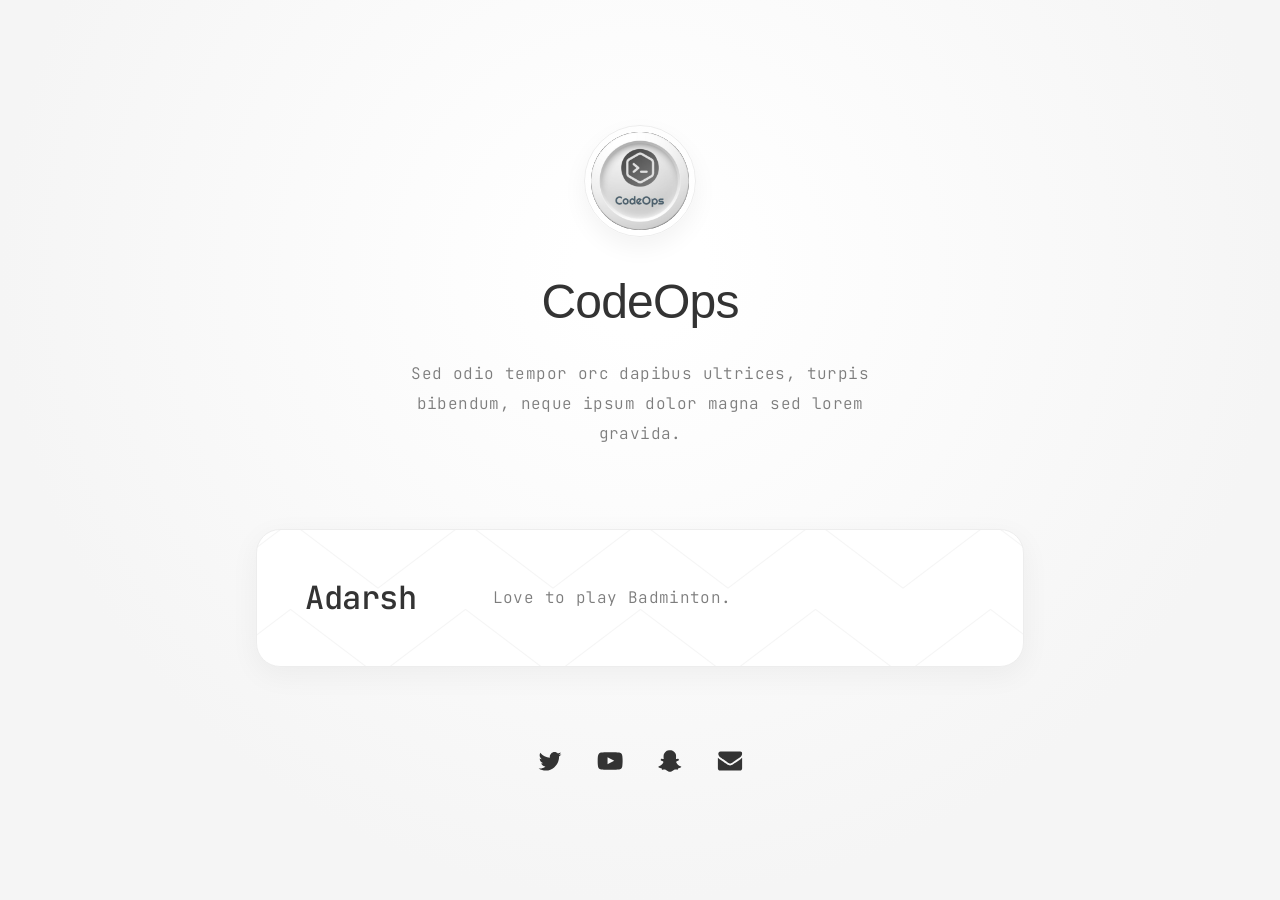
==== 01-ec2-instances/index.html @ 46abf91c "first commit" ====
<!DOCTYPE html>
<html lang="en">
  <head>
    <title>CodeOps</title>
    <link
      href="https://fonts.googleapis.com/css2?display=swap&amp;family=JetBrains+Mono:ital,wght@0,400;0,600;0,700;1,400;1,600;1,700&amp;family=Lato:ital,wght@0,400;1,400"
      rel="stylesheet"
      type="text/css"
    />
    <link rel="stylesheet" href="styles/style.css" />
    <noscript>
      <style>
        body {
          overflow: auto !important;
        }

        #main {
          opacity: 1 !important;
          transform: none !important;
          transition: none !important;
          filter: none !important;
        }
      </style>
    </noscript>
  </head>

  <body class="is-loading">
    <svg
      xmlns="http://www.w3.org/2000/svg"
      version="1.1"
      xmlns:xlink="http://www.w3.org/1999/xlink"
      viewbox="0 0 40 40"
      display="none"
      width="0"
      height="0"
    >
      <symbol id="icon-67ad41ecc66a1b1cd00d0d3b20c00017" viewbox="0 0 40 40">
        <path
          d="M34.1,19.9c0,0.3-0.1,0.3-0.1,0.4L21.3,33.1c-0.1,0.1-0.1,0.1-0.4,0.1c-0.3,0-0.3-0.1-0.4-0.1L19,31.6 c-0.1-0.1-0.1-0.1-0.1-0.4s0.1-0.3,0.1-0.4l9.2-9.2H5.8c-0.1,0-0.2,0-0.2,0c0,0,0,0,0,0c-0.1-0.1-0.1-0.2-0.1-0.4v-2.5 c0-0.2,0.1-0.4,0.1-0.5c0,0,0.1,0,0.2,0h22.4L19,9c-0.1-0.1-0.1-0.1-0.1-0.4c0-0.3,0.1-0.3,0.1-0.4l1.5-1.5c0.1-0.1,0.1-0.1,0.4-0.1 c0.3,0,0.3,0.1,0.4,0.1L34,19.5C34,19.6,34.1,19.6,34.1,19.9z"
        ></path>
      </symbol>
      <symbol id="icon-0c4db87eff374f0f1ef47f8f043f0132" viewbox="0 0 40 40">
        <path
          d="M36.3,10.2c-1,1.3-2.1,2.5-3.4,3.5c0,0.2,0,0.4,0,1c0,1.7-0.2,3.6-0.9,5.3c-0.6,1.7-1.2,3.5-2.4,5.1 c-1.1,1.5-2.3,3.1-3.7,4.3c-1.4,1.2-3.3,2.3-5.3,3c-2.1,0.8-4.2,1.2-6.6,1.2c-3.6,0-7-1-10.2-3c0.4,0,1.1,0.1,1.5,0.1 c3.1,0,5.9-1,8.2-2.9c-1.4,0-2.7-0.4-3.8-1.3c-1.2-1-1.9-2-2.2-3.3c0.4,0.1,1,0.1,1.2,0.1c0.6,0,1.2-0.1,1.7-0.2 c-1.4-0.3-2.7-1.1-3.7-2.3s-1.4-2.6-1.4-4.2v-0.1c1,0.6,2,0.9,3,0.9c-1-0.6-1.5-1.3-2.2-2.4c-0.6-1-0.9-2.1-0.9-3.3s0.3-2.3,1-3.4 c1.5,2.1,3.6,3.6,6,4.9s4.9,2,7.6,2.1c-0.1-0.6-0.1-1.1-0.1-1.4c0-1.8,0.8-3.5,2-4.7c1.2-1.2,2.9-2,4.7-2c2,0,3.6,0.8,4.8,2.1 c1.4-0.3,2.9-0.9,4.2-1.5c-0.4,1.5-1.4,2.7-2.9,3.6C33.8,11.2,35.1,10.9,36.3,10.2L36.3,10.2z"
        ></path>
      </symbol>
      <symbol id="icon-a63c85b2b6ee333b6d6753e57c8dfe0a" viewbox="0 0 40 40">
        <path
          d="M37.6,27.1c0,0-0.3,2.4-1.4,3.5c-1.4,1.4-2.9,1.4-3.6,1.5c-5,0.4-12.4,0.4-12.4,0.4s-9.2-0.1-12.1-0.4 c-0.8-0.1-2.6-0.1-3.9-1.5c-1.1-1.1-1.4-3.5-1.4-3.5s-0.4-2.9-0.4-5.7v-2.7c0-2.9,0.4-5.7,0.4-5.7s0.3-2.4,1.4-3.5 C5.5,8,7,8,7.7,7.9c5-0.4,12.4-0.4,12.4-0.4h0c0,0,7.5,0,12.4,0.4C33.3,8,34.8,8,36.2,9.4c1.1,1.1,1.4,3.5,1.4,3.5s0.4,2.9,0.4,5.7 v2.7C37.9,24.2,37.6,27.1,37.6,27.1z M16.5,14.6l0,9.9l9.6-5L16.5,14.6z"
        ></path>
      </symbol>
      <symbol id="icon-d40fbd5030b2b0ec997f460e41e87026" viewbox="0 0 40 40">
        <path
          d="M18.5,4.8c-2.3,0.3-4,1.2-5.4,2.6c-2,2.1-2.5,3.9-2.2,8.4c0.1,0.8,0.1,1.4,0,1.4c-0.1,0.1-1.1,0-1.7-0.2 c-0.6-0.2-0.7-0.2-1.2-0.1c-0.4,0.1-0.6,0.2-0.9,0.5c-0.3,0.3-0.4,0.4-0.4,0.7c0,0.8,0.6,1.3,2.3,1.9c1.7,0.6,1.9,1.1,1.2,2.4 c-0.5,1.1-1.1,1.8-1.9,2.7c-1.2,1.2-2.4,2-3.9,2.3c-0.8,0.2-1.1,0.5-1,0.9c0,0.2,0.1,0.4,0.2,0.5c0.4,0.5,1.7,1.1,3.3,1.4 C7.6,30.4,8,30.5,8,30.5c0,0.1,0.1,0.4,0.2,0.8c0.3,1.1,0.5,1.3,1.7,1.1c1.8-0.3,2.9-0.2,3.8,0.2c0.2,0.1,0.9,0.5,1.6,1 c2,1.4,2.8,1.7,4.6,1.7s2.5-0.3,4.6-1.7c0.6-0.4,1.3-0.9,1.6-1c0.7-0.3,1.7-0.4,2.8-0.3c1.9,0.2,2,0.2,2.2,0 c0.1-0.1,0.3-0.4,0.3-0.6c0.3-1.3,0.3-1.3,0.8-1.3c0.2,0,0.8-0.1,1.3-0.3c1.5-0.4,2.3-0.8,2.5-1.4c0.3-0.7,0-1-1.1-1.3 c-2.4-0.6-4.3-2.3-5.7-5c-0.7-1.3-0.4-1.8,1.2-2.4c1.7-0.6,2.3-1.1,2.3-1.9c0-0.7-0.9-1.3-1.7-1.3c-0.2,0-0.6,0.1-0.9,0.2 c-0.6,0.2-1.4,0.3-1.5,0.2c0,0,0-0.7,0-1.6c0.1-1.6,0.1-3.6-0.1-4.5c-0.4-2.3-2.4-4.7-4.8-5.7c-1.2-0.5-2.2-0.7-3.7-0.7 C19.4,4.8,18.7,4.8,18.5,4.8L18.5,4.8z"
        ></path>
      </symbol>
      <symbol id="icon-c3c8e1063e3b7f84f6b54712741de139" viewbox="0 0 40 40">
        <path
          d="M37.3,15.3v15.3c0,0.8-0.3,1.6-0.9,2.2c-0.6,0.6-1.4,0.9-2.2,0.9H5.8c-0.8,0-1.6-0.3-2.2-0.9s-0.9-1.4-0.9-2.2V15.3 c0.5,0.6,1.2,1.1,2,1.7c4.7,3.1,7.9,5.4,9.6,6.7c0.7,0.5,1.4,0.9,1.8,1.2c0.4,0.3,1,0.6,1.9,0.9c0.7,0.3,1.5,0.5,2.1,0.5l0,0 c0.6,0,1.4-0.2,2.1-0.5c0.7-0.3,1.4-0.6,1.9-0.9c0.4-0.3,1-0.7,1.8-1.2c2.2-1.6,5.4-3.8,9.6-6.7C36.1,16.5,36.7,15.9,37.3,15.3 L37.3,15.3z M37.3,9.6c0,1-0.3,2-0.9,2.9c-0.6,0.9-1.5,1.8-2.4,2.4c-4.9,3.3-7.9,5.4-9,6.2c-0.1,0.1-0.4,0.3-0.8,0.6 c-0.4,0.3-0.7,0.5-1,0.7c-0.3,0.2-0.6,0.4-1,0.6c-0.4,0.2-0.7,0.4-1.1,0.5c-0.4,0.1-0.6,0.2-0.9,0.2l0,0c-0.3,0-0.6-0.1-0.9-0.2 c-0.3-0.1-0.7-0.3-1.1-0.5c-0.4-0.2-0.7-0.4-1-0.6c-0.3-0.2-0.6-0.4-1-0.7c-0.4-0.3-0.7-0.5-0.8-0.6c-1.1-0.8-2.8-2-5.1-3.5 c-2.3-1.6-3.3-2.4-3.7-2.7c-0.8-0.5-1.6-1.2-2.3-2.2s-1-1.9-1-2.6c0-1,0.3-1.9,0.8-2.5c0.5-0.6,1.2-1,2.3-1h28.4 c0.8,0,1.6,0.3,2.2,0.9C37.1,8.1,37.3,8.8,37.3,9.6L37.3,9.6z"
        ></path>
      </symbol>
    </svg>
    <div id="wrapper">
      <div id="main">
        <div class="inner">
          <div id="container06" class="style2 container default">
            <div class="wrapper">
              <div class="inner">
                <div id="image12" class="style1 image">
                  <span class="frame"
                    ><img src="images/codeops.jpg" alt=""
                  /></span>
                </div>
                <h1 id="text02" class="style5">CodeOps</h1>
                <p id="text09" class="style1">
                  Sed odio tempor orc dapibus ultrices, turpis bibendum, neque
                  ipsum dolor magna sed lorem gravida.
                </p>
              </div>
            </div>
          </div>

          <div id="container04" class="style1 container columns">
            <div class="wrapper">
              <div class="inner" data-onvisible-trigger="1">
                <div>
                  <h2 id="text17" class="style4">Adarsh</h2>
                </div>
                <div>
                  <p id="text18" class="style1">Love to play Badminton.</p>
                </div>
              </div>
            </div>
          </div>

          <!-- TODO: Add your name with funfact -->

          <ul id="icons02" class="style2 icons">
            <li>
              <a class="n01" href="https://domain.ext/path" aria-label="Twitter"
                ><svg>
                  <use
                    xlink:href="#icon-0c4db87eff374f0f1ef47f8f043f0132"
                  ></use></svg
                ><span class="label">Twitter</span></a
              >
            </li>
            <li>
              <a
                class="n02"
                href="https://www.youtube.com/@code-ops"
                aria-label="YouTube"
                ><svg>
                  <use
                    xlink:href="#icon-a63c85b2b6ee333b6d6753e57c8dfe0a"
                  ></use></svg
                ><span class="label">YouTube</span></a
              >
            </li>
            <li>
              <a
                class="n03"
                href="https://domain.ext/path"
                aria-label="Instagram"
                ><svg>
                  <use
                    xlink:href="#icon-d40fbd5030b2b0ec997f460e41e87026"
                  ></use></svg
                ><span class="label">Snapchat</span></a
              >
            </li>
            <li>
              <a
                class="n04"
                href="mailto:codeopsindia@gmail.com"
                aria-label="Email"
                ><svg>
                  <use
                    xlink:href="#icon-c3c8e1063e3b7f84f6b54712741de139"
                  ></use></svg
                ><span class="label">Email</span></a
              >
            </li>
          </ul>
        </div>
      </div>
    </div>
    <script src="js/javascript.js"></script>
  </body>
</html>
---- 01-ec2-instances/styles/style.css ----
html,
body,
div,
span,
applet,
object,
iframe,
h1,
h2,
h3,
h4,
h5,
h6,
p,
blockquote,
pre,
a,
abbr,
acronym,
address,
big,
cite,
code,
del,
dfn,
em,
img,
ins,
kbd,
q,
s,
samp,
small,
strike,
strong,
sub,
sup,
tt,
var,
b,
u,
i,
center,
dl,
dt,
dd,
ol,
ul,
li,
fieldset,
form,
label,
legend,
table,
caption,
tbody,
tfoot,
thead,
tr,
th,
td,
article,
aside,
canvas,
details,
embed,
figure,
figcaption,
footer,
header,
hgroup,
menu,
nav,
output,
ruby,
section,
summary,
time,
mark,
audio,
video {
  margin: 0;
  padding: 0;
  border: 0;
  font-size: 100%;
  font: inherit;
  vertical-align: baseline;
}

article,
aside,
details,
figcaption,
figure,
footer,
header,
hgroup,
menu,
nav,
section {
  display: block;
}

body {
  line-height: 1;
}

ol,
ul {
  list-style: none;
}

blockquote,
q {
  quotes: none;
}

blockquote:before,
blockquote:after,
q:before,
q:after {
  content: "";
  content: none;
}

table {
  border-collapse: collapse;
  border-spacing: 0;
}

body {
  -webkit-text-size-adjust: none;
}

mark {
  background-color: transparent;
  color: inherit;
}

input::-moz-focus-inner {
  border: 0;
  padding: 0;
}

input[type="text"],
input[type="email"],
select,
textarea {
  -moz-appearance: none;
  -webkit-appearance: none;
  -ms-appearance: none;
  appearance: none;
}

*,
*:before,
*:after {
  box-sizing: border-box;
}

body {
  line-height: 1;
  min-height: var(--viewport-height);
  min-width: 320px;
  overflow-x: hidden;
  word-wrap: break-word;
}

body:before {
  background-attachment: scroll;
  content: "";
  display: block;
  height: var(--background-height);
  left: 0;
  pointer-events: none;
  position: fixed;
  top: 0;
  transform: scale(1);
  width: 100vw;
  z-index: 0;
  background-image: radial-gradient(
    50% 70% at 50% 30%,
    #ffffff 10%,
    #f5f5f5 100%
  );
  background-position: 0% 0%;
  background-repeat: repeat;
  background-size: auto;
}

:root {
  --background-height: 100vh;
  --site-language-alignment: left;
  --site-language-direction: ltr;
  --site-language-flex-alignment: flex-start;
  --site-language-indent-left: 1;
  --site-language-indent-right: 0;
  --viewport-height: 100vh;
}

html {
  font-size: 16pt;
}

u {
  text-decoration: underline;
}

strong {
  color: inherit;
  font-weight: bolder;
}

em {
  font-style: italic;
}

code {
  background-color: rgba(144, 144, 144, 0.25);
  border-radius: 0.25em;
  font-family: "JetBrains Mono", monospace;
  font-size: 0.9em;
  font-weight: normal;
  letter-spacing: 0;
  margin: 0 0.25em;
  padding: 0.25em 0.5em;
  text-indent: 0;
}

mark {
  background-color: rgba(144, 144, 144, 0.25);
}

s {
  text-decoration: line-through;
}

sub {
  font-size: smaller;
  vertical-align: sub;
}

sup {
  font-size: smaller;
  vertical-align: super;
}

a {
  color: inherit;
  text-decoration: underline;
  transition: color 0.25s ease;
}

#wrapper {
  -webkit-overflow-scrolling: touch;
  align-items: center;
  display: flex;
  flex-direction: column;
  justify-content: center;
  min-height: var(--viewport-height);
  overflow: hidden;
  position: relative;
  z-index: 2;
}

#main {
  --alignment: center;
  --flex-alignment: center;
  --indent-left: 1;
  --indent-right: 1;
  --border-radius-tl: 0;
  --border-radius-tr: 0;
  --border-radius-br: 0;
  --border-radius-bl: 0;
  align-items: center;
  display: flex;
  flex-grow: 0;
  flex-shrink: 0;
  justify-content: center;
  max-width: 100%;
  position: relative;
  text-align: var(--alignment);
  z-index: 1;
  transition: opacity 0.75s ease-in-out 0s;
}

#main > .inner {
  --padding-horizontal: 6rem;
  --padding-vertical: 6rem;
  --spacing: 1.5rem;
  --width: 60rem;
  border-radius: var(--border-radius-tl) var(--border-radius-tr)
    var(--border-radius-br) var(--border-radius-bl);
  max-width: 100%;
  position: relative;
  width: var(--width);
  z-index: 1;
  padding: var(--padding-vertical) var(--padding-horizontal);
}

#main > .inner > * {
  margin-top: var(--spacing);
  margin-bottom: var(--spacing);
}

#main > .inner > :first-child {
  margin-top: 0 !important;
}

#main > .inner > :last-child {
  margin-bottom: 0 !important;
}

#main > .inner > .full {
  margin-left: calc(var(--padding-horizontal) * -1);
  max-width: calc(100% + calc(var(--padding-horizontal) * 2) + 0.4725px);
  width: calc(100% + calc(var(--padding-horizontal) * 2) + 0.4725px);
}

#main > .inner > .full:first-child {
  border-top-left-radius: inherit;
  border-top-right-radius: inherit;
  margin-top: calc(var(--padding-vertical) * -1) !important;
}

#main > .inner > .full:last-child {
  border-bottom-left-radius: inherit;
  border-bottom-right-radius: inherit;
  margin-bottom: calc(var(--padding-vertical) * -1) !important;
}

#main > .inner > .full.screen {
  border-radius: 0 !important;
  max-width: 100vw;
  position: relative;
  width: 100vw;
  left: 50%;
  margin-left: -50vw;
  right: auto;
}

body.is-loading #main {
  opacity: 0;
}

body #wrapper:after {
  background-position: center;
  background-repeat: no-repeat;
  background-size: contain;
  content: "";
  display: block;
  height: 4.5rem;
  left: calc(50% - 2.25rem);
  opacity: 0;
  pointer-events: none;
  position: fixed;
  top: calc(50% - 2.25rem);
  transition: opacity 1s ease, visibility 1s;
  visibility: hidden;
  width: 4.5rem;
  z-index: 100000;
}

body.is-loading {
  pointer-events: none;
}

body.is-loading.with-loader #wrapper:after {
  background-image: url("[data-uri]");
  opacity: 1;
  transform: scale(1);
  visibility: visible;
}

body.is-playing.with-loader #wrapper:after {
  opacity: 0;
  transform: scale(0.5);
  transition: opacity 0.25s ease, transform 0.75s ease, visibility 0.25s;
  visibility: hidden;
}

body.is-instant #main,
body.is-instant #main > .inner > *,
body.is-instant #main > .inner > section > * {
  transition: none !important;
}

body.is-instant:after {
  display: none !important;
  transition: none !important;
}

.icons {
  display: flex;
  flex-wrap: wrap;
  justify-content: var(--flex-alignment);
  letter-spacing: 0;
  padding: 0;
}

.icons li {
  position: relative;
  z-index: 1;
}

.icons li a {
  align-items: center;
  display: flex;
  justify-content: center;
}

.icons li a svg {
  display: block;
  position: relative;
}

.icons li a + svg {
  display: block;
  height: 100%;
  left: 0;
  pointer-events: none;
  position: absolute;
  top: 0;
  width: 100%;
  z-index: -1;
}

.icons li a .label {
  display: none;
}

.icons.style1 {
  font-size: 1.75em;
  gap: 1.5rem;
}

.icons.style1:not(:first-child) {
  margin-top: 2.25rem !important;
}

.icons.style1:not(:last-child) {
  margin-bottom: 2.25rem !important;
}

.icons.style1 li a {
  border-radius: 100%;
  height: 2em;
  width: 2em;
  transition: transform 0.25s ease, color 0.25s ease,
    background-color 0.25s ease, border-color 0.25s ease;
}

.icons.style1 li a svg {
  height: 60%;
  width: 60%;
  transition: fill 0.25s ease;
}

.icons.style1 a {
  background-color: #333333;
}

.icons.style1 a svg {
  fill: #ffffff;
}

.icons.style1 li a + svg {
  transition: transform 0.25s ease, fill 0.25s ease, stroke 0.25s ease;
}

.icons.style1 li a:hover {
  transform: scale(1.06);
}

.icons.style1 li a:hover + svg {
  transform: scale(1.06);
}

.icons.style2 {
  font-size: 1.75em;
  gap: 2rem;
}

.icons.style2:not(:first-child) {
  margin-top: 5rem !important;
}

.icons.style2:not(:last-child) {
  margin-bottom: 5rem !important;
}

.icons.style2 li a {
  border-radius: 100%;
  height: 1em;
  width: 1em;
  transition: transform 0.25s ease, color 0.25s ease,
    background-color 0.25s ease, border-color 0.25s ease;
}

.icons.style2 li a svg {
  height: 100%;
  width: 100%;
  transition: fill 0.25s ease;
}

.icons.style2 a svg {
  fill: #333333;
}

.icons.style2 li a + svg {
  transition: transform 0.25s ease, fill 0.25s ease, stroke 0.25s ease;
}

.icons.style2 li a:hover {
  transform: scale(1.2);
}

.icons.style2 li a:hover + svg {
  transform: scale(1.2);
}

h1,
h2,
h3,
p {
  direction: var(--site-language-direction);
  position: relative;
}

h1 span.p,
h2 span.p,
h3 span.p,
p span.p {
  display: block;
  position: relative;
}

h1 span[style],
h2 span[style],
h3 span[style],
p span[style],
h1 strong,
h2 strong,
h3 strong,
p strong,
h1 a,
h2 a,
h3 a,
p a,
h1 code,
h2 code,
h3 code,
p code,
h1 mark,
h2 mark,
h3 mark,
p mark {
  -webkit-text-fill-color: currentcolor;
}

h1.style4,
h2.style4,
h3.style4,
p.style4 {
  color: #333333;
  font-family: "JetBrains Mono", monospace;
  letter-spacing: -0.025rem;
  width: 100%;
  font-size: 2em;
  line-height: 1.25;
  font-weight: 500;
}

h1.style4 mark,
h2.style4 mark,
h3.style4 mark,
p.style4 mark {
  color: #637185;
  background-color: transparent;
}

h1.style4 a,
h2.style4 a,
h3.style4 a,
p.style4 a {
  text-decoration: none;
}

h1.style4 a:hover,
h2.style4 a:hover,
h3.style4 a:hover,
p.style4 a:hover {
  text-decoration: underline;
}

h1.style4 span.p:nth-child(n + 2),
h2.style4 span.p:nth-child(n + 2),
h3.style4 span.p:nth-child(n + 2),
p.style4 span.p:nth-child(n + 2) {
  margin-top: 1rem;
}

h1.style1,
h2.style1,
h3.style1,
p.style1 {
  color: #7d7d7d;
  font-family: "JetBrains Mono", monospace;
  letter-spacing: 0.025rem;
  width: calc(100% + 0.025rem);
  font-size: 1em;
  line-height: 1.875;
  font-weight: 300;
}

h1.style1 mark,
h2.style1 mark,
h3.style1 mark,
p.style1 mark {
  color: #ffffff;
  background-color: transparent;
}

h1.style1 a,
h2.style1 a,
h3.style1 a,
p.style1 a {
  color: #8195de;
  text-decoration: underline;
}

h1.style1 a:hover,
h2.style1 a:hover,
h3.style1 a:hover,
p.style1 a:hover {
  text-decoration: none;
}

h1.style1 span.p:nth-child(n + 2),
h2.style1 span.p:nth-child(n + 2),
h3.style1 span.p:nth-child(n + 2),
p.style1 span.p:nth-child(n + 2) {
  margin-top: 1rem;
}

h1.style5,
h2.style5,
h3.style5,
p.style5 {
  color: #333333;
  font-family: "Montserrat", sans-serif;
  letter-spacing: -0.05rem;
  width: 100%;
  font-size: 3em;
  line-height: 1.375;
  font-weight: 500;
}

h1.style5 mark,
h2.style5 mark,
h3.style5 mark,
p.style5 mark {
  color: #637185;
  background-color: transparent;
}

h1.style5 a,
h2.style5 a,
h3.style5 a,
p.style5 a {
  text-decoration: none;
}

h1.style5 a:hover,
h2.style5 a:hover,
h3.style5 a:hover,
p.style5 a:hover {
  text-decoration: underline;
}

h1.style5 span.p:nth-child(n + 2),
h2.style5 span.p:nth-child(n + 2),
h3.style5 span.p:nth-child(n + 2),
p.style5 span.p:nth-child(n + 2) {
  margin-top: 1rem;
}

.image {
  display: block;
  line-height: 0;
  max-width: 100%;
  position: relative;
}

.image .frame {
  -webkit-backface-visibility: hidden;
  -webkit-transform: translate3d(0, 0, 0);
  display: inline-block;
  max-width: 100%;
  overflow: hidden;
  vertical-align: top;
  width: 100%;
}

.image .frame img {
  border-radius: 0 !important;
  max-width: 100%;
  vertical-align: top;
  width: inherit;
}

.image.full .frame {
  display: block;
}

.image.full:first-child .frame {
  border-top-left-radius: inherit;
  border-top-right-radius: inherit;
}

.image.full:last-child .frame {
  border-bottom-left-radius: inherit;
  border-bottom-right-radius: inherit;
}

.image.style3 .frame {
  width: 100vw;
  border-radius: 100%;
  border-color: #ededed;
  border-style: solid;
  border-width: 1px;
  box-shadow: 0rem 0.625rem 1.5rem 0rem rgba(0, 0, 0, 0.051);
  transition: none;
}

.image.style3 img {
  border-radius: inherit !important;
  padding: 0.375rem;
}

.image.style3 .frame img {
  transition: none;
}

.image.style1:not(:first-child) {
  margin-top: 2rem !important;
}

.image.style1:not(:last-child) {
  margin-bottom: 2rem !important;
}

.image.style1 .frame {
  width: 7rem;
  border-radius: 100%;
  border-color: #ededed;
  border-style: solid;
  border-width: 1px;
  box-shadow: 0rem 0.625rem 1.5rem 0rem rgba(0, 0, 0, 0.051);
  transition: none;
}

.image.style1 img {
  border-radius: inherit !important;
  padding: 0.375rem;
}

.image.style1 .frame img {
  transition: none;
}

.container {
  position: relative;
}

.container > .wrapper {
  vertical-align: top;
  position: relative;
  max-width: 100%;
  border-radius: inherit;
}

.container > .wrapper > .inner {
  vertical-align: top;
  position: relative;
  max-width: 100%;
  border-radius: inherit;
  text-align: var(--alignment);
}

#main .container.full:first-child > .wrapper {
  border-top-left-radius: inherit;
  border-top-right-radius: inherit;
}

#main .container.full:last-child > .wrapper {
  border-bottom-left-radius: inherit;
  border-bottom-right-radius: inherit;
}

#main .container.full:first-child > .wrapper > .inner {
  border-top-left-radius: inherit;
  border-top-right-radius: inherit;
}

#main .container.full:last-child > .wrapper > .inner {
  border-bottom-left-radius: inherit;
  border-bottom-right-radius: inherit;
}

.container.style2:not(:first-child) {
  margin-top: 5rem !important;
}

.container.style2:not(:last-child) {
  margin-bottom: 5rem !important;
}

.container.style2 > .wrapper {
  display: inline-block;
  width: 30rem;
  background-color: transparent;
}

.container.style2 > .wrapper > .inner {
  --gutters: 2.5rem;
  --padding-horizontal: 0rem;
  --padding-vertical: 0rem;
  padding: var(--padding-vertical) var(--padding-horizontal);
}

.container.style2.default > .wrapper > .inner > * {
  margin-bottom: var(--spacing);
  margin-top: var(--spacing);
}

.container.style2.default > .wrapper > .inner > *:first-child {
  margin-top: 0 !important;
}

.container.style2.default > .wrapper > .inner > *:last-child {
  margin-bottom: 0 !important;
}

.container.style2.columns > .wrapper > .inner {
  flex-wrap: wrap;
  display: flex;
  align-items: center;
}

.container.style2.columns > .wrapper > .inner > * {
  flex-grow: 0;
  flex-shrink: 0;
  max-width: 100%;
  text-align: var(--alignment);
  padding: 0 0 0 var(--gutters);
}

.container.style2.columns > .wrapper > .inner > * > * {
  margin-bottom: var(--spacing);
  margin-top: var(--spacing);
}

.container.style2.columns > .wrapper > .inner > * > *:first-child {
  margin-top: 0 !important;
}

.container.style2.columns > .wrapper > .inner > * > *:last-child {
  margin-bottom: 0 !important;
}

.container.style2.columns > .wrapper > .inner > *:first-child {
  margin-left: calc(var(--gutters) * -1);
}

.container.style2.default > .wrapper > .inner > .full {
  margin-left: calc(var(--padding-horizontal) * -1);
  max-width: none !important;
  width: calc(100% + (var(--padding-horizontal) * 2) + 0.4725px);
}

.container.style2.default > .wrapper > .inner > .full:first-child {
  margin-top: calc(var(--padding-vertical) * -1) !important;
  border-top-left-radius: inherit;
  border-top-right-radius: inherit;
}

.container.style2.default > .wrapper > .inner > .full:last-child {
  margin-bottom: calc(var(--padding-vertical) * -1) !important;
  border-bottom-left-radius: inherit;
  border-bottom-right-radius: inherit;
}

.container.style2.columns > .wrapper > .inner > div > .full {
  margin-left: calc(var(--gutters) * -0.5);
  max-width: none !important;
  width: calc(100% + var(--gutters) + 0.4725px);
}

.container.style2.columns > .wrapper > .inner > div:first-child > .full {
  margin-left: calc(var(--padding-horizontal) * -1);
  width: calc(
    100% + var(--padding-horizontal) + calc(var(--gutters) * 0.5) + 0.4725px
  );
}

.container.style2.columns > .wrapper > .inner > div:last-child > .full {
  width: calc(
    100% + var(--padding-horizontal) + calc(var(--gutters) * 0.5) + 0.4725px
  );
}

.container.style2.columns > .wrapper > .inner > div > .full:first-child {
  margin-top: calc(var(--padding-vertical) * -1) !important;
}

.container.style2.columns > .wrapper > .inner > div > .full:last-child {
  margin-bottom: calc(var(--padding-vertical) * -1) !important;
}

.container.style2.columns > .wrapper > .inner > .full {
  align-self: stretch;
}

.container.style2.columns > .wrapper > .inner > .full:first-child {
  border-bottom-left-radius: inherit;
  border-top-left-radius: inherit;
}

.container.style2.columns > .wrapper > .inner > .full:last-child {
  border-bottom-right-radius: inherit;
  border-top-right-radius: inherit;
}

.container.style2.columns
  > .wrapper
  > .inner
  > .full
  > .full:first-child:last-child {
  border-radius: inherit;
  height: calc(100% + (var(--padding-vertical) * 2));
}

.container.style2.columns
  > .wrapper
  > .inner
  > .full
  > .full:first-child:last-child
  > * {
  border-radius: inherit;
  height: 100%;
  position: absolute;
  width: 100%;
}

.container.style1 {
  --alignment: left;
  --flex-alignment: flex-start;
  --indent-left: 1;
  --indent-right: 0;
  display: flex;
  width: 100%;
  align-items: center;
  justify-content: center;
  background-color: #ffffff;
  background-image: url("data:image/svg+xml;charset=utf8,%3Csvg%20xmlns%3D%22http%3A%2F%2Fwww.w3.org%2F2000%2Fsvg%22%20viewBox%3D%220%200%20512%20512%22%20width%3D%22512%22%20height%3D%22512%22%20preserveAspectRatio%3D%22none%22%3E%20%3Cstyle%3E%20path%20%7B%20fill%3A%20none%3B%20stroke-linecap%3A%20round%3B%20stroke-width%3A%201.01px%3B%20stroke%3A%20rgba(0,0,0,0.039)%3B%20vector-effect%3A%20non-scaling-stroke%3B%20%7D%20%3C%2Fstyle%3E%20%3Cpath%20d%3D%22M-8%2C232L256%2C32%20M520%2C232L256%2C32%22%20%2F%3E%20%3Cpath%20d%3D%22M-8%2C488l264-200%20M520%2C488L256%2C288%22%20%2F%3E%3C%2Fsvg%3E");
  background-size: 175px;
  background-position: center;
  background-repeat: repeat;
  border-color: #ededed;
  border-style: solid;
  border-width: 1px;
  box-shadow: 0rem 0.5rem 1.75rem 0.125rem rgba(0, 0, 0, 0.043);
  border-radius: 1.5rem;
}

.container.style1:not(:first-child) {
  margin-top: 1.5rem !important;
}

.container.style1:not(:last-child) {
  margin-bottom: 1.5rem !important;
}

.container.style1 > .wrapper > .inner {
  --gutters: 2.5rem;
  --padding-horizontal: 3rem;
  --padding-vertical: 3rem;
  --spacing: 1rem;
  padding: var(--padding-vertical) var(--padding-horizontal);
  border-radius: calc(1.5rem - 1px);
}

.container.style1 > .wrapper {
  max-width: var(--width);
  width: 100%;
}

.container.style1.default > .wrapper > .inner > * {
  margin-bottom: var(--spacing);
  margin-top: var(--spacing);
}

.container.style1.default > .wrapper > .inner > *:first-child {
  margin-top: 0 !important;
}

.container.style1.default > .wrapper > .inner > *:last-child {
  margin-bottom: 0 !important;
}

.container.style1.columns > .wrapper > .inner {
  flex-wrap: wrap;
  display: flex;
  align-items: center;
}

.container.style1.columns > .wrapper > .inner > * {
  flex-grow: 0;
  flex-shrink: 0;
  max-width: 100%;
  text-align: var(--alignment);
  padding: 0 0 0 var(--gutters);
}

.container.style1.columns > .wrapper > .inner > * > * {
  margin-bottom: var(--spacing);
  margin-top: var(--spacing);
}

.container.style1.columns > .wrapper > .inner > * > *:first-child {
  margin-top: 0 !important;
}

.container.style1.columns > .wrapper > .inner > * > *:last-child {
  margin-bottom: 0 !important;
}

.container.style1.columns > .wrapper > .inner > *:first-child {
  margin-left: calc(var(--gutters) * -1);
}

.container.style1.default > .wrapper > .inner > .full {
  margin-left: calc(var(--padding-horizontal) * -1);
  max-width: none !important;
  width: calc(100% + (var(--padding-horizontal) * 2) + 0.4725px);
}

.container.style1.default > .wrapper > .inner > .full:first-child {
  margin-top: calc(var(--padding-vertical) * -1) !important;
  border-top-left-radius: inherit;
  border-top-right-radius: inherit;
}

.container.style1.default > .wrapper > .inner > .full:last-child {
  margin-bottom: calc(var(--padding-vertical) * -1) !important;
  border-bottom-left-radius: inherit;
  border-bottom-right-radius: inherit;
}

.container.style1.columns > .wrapper > .inner > div > .full {
  margin-left: calc(var(--gutters) * -0.5);
  max-width: none !important;
  width: calc(100% + var(--gutters) + 0.4725px);
}

.container.style1.columns > .wrapper > .inner > div:first-child > .full {
  margin-left: calc(var(--padding-horizontal) * -1);
  width: calc(
    100% + var(--padding-horizontal) + calc(var(--gutters) * 0.5) + 0.4725px
  );
}

.container.style1.columns > .wrapper > .inner > div:last-child > .full {
  width: calc(
    100% + var(--padding-horizontal) + calc(var(--gutters) * 0.5) + 0.4725px
  );
}

.container.style1.columns > .wrapper > .inner > div > .full:first-child {
  margin-top: calc(var(--padding-vertical) * -1) !important;
}

.container.style1.columns > .wrapper > .inner > div > .full:last-child {
  margin-bottom: calc(var(--padding-vertical) * -1) !important;
}

.container.style1.columns > .wrapper > .inner > .full {
  align-self: stretch;
}

.container.style1.columns > .wrapper > .inner > .full:first-child {
  border-bottom-left-radius: inherit;
  border-top-left-radius: inherit;
}

.container.style1.columns > .wrapper > .inner > .full:last-child {
  border-bottom-right-radius: inherit;
  border-top-right-radius: inherit;
}

.container.style1.columns
  > .wrapper
  > .inner
  > .full
  > .full:first-child:last-child {
  border-radius: inherit;
  height: calc(100% + (var(--padding-vertical) * 2));
}

.container.style1.columns
  > .wrapper
  > .inner
  > .full
  > .full:first-child:last-child
  > * {
  border-radius: inherit;
  height: 100%;
  position: absolute;
  width: 100%;
}

#container04 > .wrapper > .inner > :nth-child(1) {
  width: calc(25% + (var(--gutters) / 2));
}

#container04 > .wrapper > .inner > :nth-child(2) {
  width: calc(54% + (var(--gutters) / 2));
}

#container04 > .wrapper > .inner > :nth-child(3) {
  width: calc(21% + (var(--gutters) / 2));
  --alignment: right;
  --flex-alignment: flex-end;
  --indent-left: 0;
  --indent-right: 1;
}

@media (max-width: 1920px) {
}

@media (max-width: 1680px) {
  html {
    font-size: 12pt;
  }
}

@media (max-width: 1280px) {
  html {
    font-size: 12pt;
  }
}

@media (max-width: 1024px) {
}

@media (max-width: 980px) {
  html {
    font-size: 10pt;
  }
}

@media (max-width: 736px) {
  html {
    font-size: 12pt;
  }

  #main > .inner {
    --padding-horizontal: 1.5rem;
    --padding-vertical: 3rem;
    --spacing: 1.5rem;
  }

  .icons.style1 {
    font-size: 1.75em;
    gap: 1.5rem;
  }

  .icons.style1:not(:first-child) {
    margin-top: 1.6875rem !important;
  }

  .icons.style1:not(:last-child) {
    margin-bottom: 1.6875rem !important;
  }

  .icons.style2 {
    font-size: 2.25em;
    gap: 1.5rem;
  }

  .icons.style2:not(:first-child) {
    margin-top: 2.625rem !important;
  }

  .icons.style2:not(:last-child) {
    margin-bottom: 2.625rem !important;
  }

  h1.style4,
  h2.style4,
  h3.style4,
  p.style4 {
    letter-spacing: -0.021875rem;
    width: 100%;
    font-size: 1.75em;
    line-height: 1.25;
  }

  h1.style1,
  h2.style1,
  h3.style1,
  p.style1 {
    letter-spacing: 0.021875rem;
    width: calc(100% + 0.021875rem);
    font-size: 1em;
    line-height: 1.875;
  }

  h1.style5,
  h2.style5,
  h3.style5,
  p.style5 {
    letter-spacing: -0.04375rem;
    width: 100%;
    font-size: 2.5em;
    line-height: 1.375;
  }

  .image.style3 .frame {
    width: 8rem;
  }

  .image.style1:not(:first-child) {
    margin-top: 1.5rem !important;
  }

  .image.style1:not(:last-child) {
    margin-bottom: 1.5rem !important;
  }

  .image.style1 .frame {
    width: 8rem;
  }

  .container.style2:not(:first-child) {
    margin-top: 2.625rem !important;
  }

  .container.style2:not(:last-child) {
    margin-bottom: 2.625rem !important;
  }

  .container.style2 > .wrapper > .inner {
    --gutters: 2.5rem;
    --padding-horizontal: 0rem;
    --padding-vertical: 0rem;
  }

  .container.style2.columns > .wrapper > .inner {
    flex-direction: column !important;
    flex-wrap: nowrap !important;
  }

  .container.style2.columns > .wrapper > .inner > span {
    height: 0;
    margin-top: calc(var(--gutters) * -1);
    pointer-events: none;
    visibility: hidden;
  }

  .container.style2.columns > .wrapper > .inner > *:first-child {
    margin-left: 0 !important;
    padding-top: 0 !important;
  }

  .container.style2.columns > .wrapper > .inner > * {
    padding: calc(var(--gutters) * 0.5) 0 !important;
  }

  .container.style2.columns > .wrapper > .inner > *:last-child {
    padding-bottom: 0 !important;
  }

  .container.style2.columns > .wrapper > .inner > div > .full {
    margin-left: calc(var(--padding-horizontal) * -1);
    width: calc(100% + (var(--padding-horizontal) * 2) + 0.4725px);
  }

  .container.style2.columns > .wrapper > .inner > div:first-of-type > .full {
    margin-left: calc(var(--padding-horizontal) * -1);
    width: calc(100% + (var(--padding-horizontal) * 2) + 0.4725px);
  }

  .container.style2.columns > .wrapper > .inner > div:last-of-type > .full {
    margin-left: calc(var(--padding-horizontal) * -1);
    width: calc(100% + (var(--padding-horizontal) * 2) + 0.4725px);
  }

  .container.style2.columns > .wrapper > .inner > div > .full:first-child {
    margin-top: calc(var(--gutters) * -0.5) !important;
  }

  .container.style2.columns > .wrapper > .inner > div > .full:last-child {
    margin-bottom: calc(var(--gutters) * -0.5) !important;
  }

  .container.style2.columns
    > .wrapper
    > .inner
    > div:first-of-type
    > .full:first-child {
    margin-top: calc(var(--padding-vertical) * -1) !important;
  }

  .container.style2.columns
    > .wrapper
    > .inner
    > div:last-of-type
    > .full:last-child {
    margin-bottom: calc(var(--padding-vertical) * -1) !important;
  }

  .container.style2.columns > .wrapper > .inner > div:first-of-type,
  .container.style2.columns
    > .wrapper
    > .inner
    > div:first-of-type
    > .full:first-child {
    border-top-left-radius: inherit;
    border-top-right-radius: inherit;
  }

  .container.style2.columns > .wrapper > .inner > div:last-of-type,
  .container.style2.columns
    > .wrapper
    > .inner
    > div:last-of-type
    > .full:last-child {
    border-bottom-left-radius: inherit;
    border-bottom-right-radius: inherit;
  }

  .container.style2.columns > .wrapper > .inner > div:first-of-type,
  .container.style2.columns
    > .wrapper
    > .inner
    > div:first-of-type
    > .full:last-child {
    border-bottom-left-radius: 0 !important;
  }

  .container.style2.columns > .wrapper > .inner > div:last-of-type,
  .container.style2.columns
    > .wrapper
    > .inner
    > div:last-of-type
    > .full:first-child {
    border-top-right-radius: 0 !important;
  }

  .container.style2.columns
    > .wrapper
    > .inner
    > .full
    > .full:first-child:last-child {
    height: auto;
  }

  .container.style2.columns
    > .wrapper
    > .inner
    > .full
    > .full:first-child:last-child
    > * {
    height: auto;
    position: relative;
    width: auto;
  }

  .container.style1 {
    --alignment: center;
    --flex-alignment: center;
    --indent-left: 1;
    --indent-right: 1;
  }

  .container.style1:not(:first-child) {
    margin-top: 1.5rem !important;
  }

  .container.style1:not(:last-child) {
    margin-bottom: 1.5rem !important;
  }

  .container.style1 > .wrapper > .inner {
    --gutters: 2.5rem;
    --padding-horizontal: 1.5rem;
    --padding-vertical: 3rem;
    --spacing: 1rem;
  }

  .container.style1.columns > .wrapper > .inner {
    flex-direction: column !important;
    flex-wrap: nowrap !important;
  }

  .container.style1.columns > .wrapper > .inner > span {
    height: 0;
    margin-top: calc(var(--gutters) * -1);
    pointer-events: none;
    visibility: hidden;
  }

  .container.style1.columns > .wrapper > .inner > *:first-child {
    margin-left: 0 !important;
    padding-top: 0 !important;
  }

  .container.style1.columns > .wrapper > .inner > * {
    padding: calc(var(--gutters) * 0.5) 0 !important;
  }

  .container.style1.columns > .wrapper > .inner > *:last-child {
    padding-bottom: 0 !important;
  }

  .container.style1.columns > .wrapper > .inner > div > .full {
    margin-left: calc(var(--padding-horizontal) * -1);
    width: calc(100% + (var(--padding-horizontal) * 2) + 0.4725px);
  }

  .container.style1.columns > .wrapper > .inner > div:first-of-type > .full {
    margin-left: calc(var(--padding-horizontal) * -1);
    width: calc(100% + (var(--padding-horizontal) * 2) + 0.4725px);
  }

  .container.style1.columns > .wrapper > .inner > div:last-of-type > .full {
    margin-left: calc(var(--padding-horizontal) * -1);
    width: calc(100% + (var(--padding-horizontal) * 2) + 0.4725px);
  }

  .container.style1.columns > .wrapper > .inner > div > .full:first-child {
    margin-top: calc(var(--gutters) * -0.5) !important;
  }

  .container.style1.columns > .wrapper > .inner > div > .full:last-child {
    margin-bottom: calc(var(--gutters) * -0.5) !important;
  }

  .container.style1.columns
    > .wrapper
    > .inner
    > div:first-of-type
    > .full:first-child {
    margin-top: calc(var(--padding-vertical) * -1) !important;
  }

  .container.style1.columns
    > .wrapper
    > .inner
    > div:last-of-type
    > .full:last-child {
    margin-bottom: calc(var(--padding-vertical) * -1) !important;
  }

  .container.style1.columns > .wrapper > .inner > div:first-of-type,
  .container.style1.columns
    > .wrapper
    > .inner
    > div:first-of-type
    > .full:first-child {
    border-top-left-radius: inherit;
    border-top-right-radius: inherit;
  }

  .container.style1.columns > .wrapper > .inner > div:last-of-type,
  .container.style1.columns
    > .wrapper
    > .inner
    > div:last-of-type
    > .full:last-child {
    border-bottom-left-radius: inherit;
    border-bottom-right-radius: inherit;
  }

  .container.style1.columns > .wrapper > .inner > div:first-of-type,
  .container.style1.columns
    > .wrapper
    > .inner
    > div:first-of-type
    > .full:last-child {
    border-bottom-left-radius: 0 !important;
  }

  .container.style1.columns > .wrapper > .inner > div:last-of-type,
  .container.style1.columns
    > .wrapper
    > .inner
    > div:last-of-type
    > .full:first-child {
    border-top-right-radius: 0 !important;
  }

  .container.style1.columns
    > .wrapper
    > .inner
    > .full
    > .full:first-child:last-child {
    height: auto;
  }

  .container.style1.columns
    > .wrapper
    > .inner
    > .full
    > .full:first-child:last-child
    > * {
    height: auto;
    position: relative;
    width: auto;
  }

  #container04 > .wrapper > .inner > :nth-child(1) {
    --alignment: center;
    --flex-alignment: center;
    --indent-left: 1;
    --indent-right: 1;
    min-height: 100% !important;
    width: 100% !important;
  }

  #container04 > .wrapper > .inner > :nth-child(2) {
    --alignment: center;
    --flex-alignment: center;
    --indent-left: 1;
    --indent-right: 1;
    min-height: 100% !important;
    width: 100% !important;
  }

  #container04 > .wrapper > .inner > :nth-child(3) {
    --alignment: center;
    --flex-alignment: center;
    --indent-left: 1;
    --indent-right: 1;
    min-height: 100% !important;
    width: 100% !important;
  }
}

@media (max-width: 480px) {
  #main > .inner {
    --spacing: 1.3125rem;
  }

  .container.style1 > .wrapper > .inner {
    --spacing: 0.875rem;
  }
}

@media (max-width: 360px) {
  #main > .inner {
    --padding-horizontal: 1.125rem;
    --padding-vertical: 2.25rem;
    --spacing: 1.125rem;
  }

  .icons.style1 {
    gap: 1.125rem;
  }

  .icons.style2 {
    gap: 1.125rem;
  }

  h1.style4,
  h2.style4,
  h3.style4,
  p.style4 {
    font-size: 1.75em;
  }

  h1.style1,
  h2.style1,
  h3.style1,
  p.style1 {
    font-size: 1em;
  }

  h1.style5,
  h2.style5,
  h3.style5,
  p.style5 {
    font-size: 2.5em;
  }
}
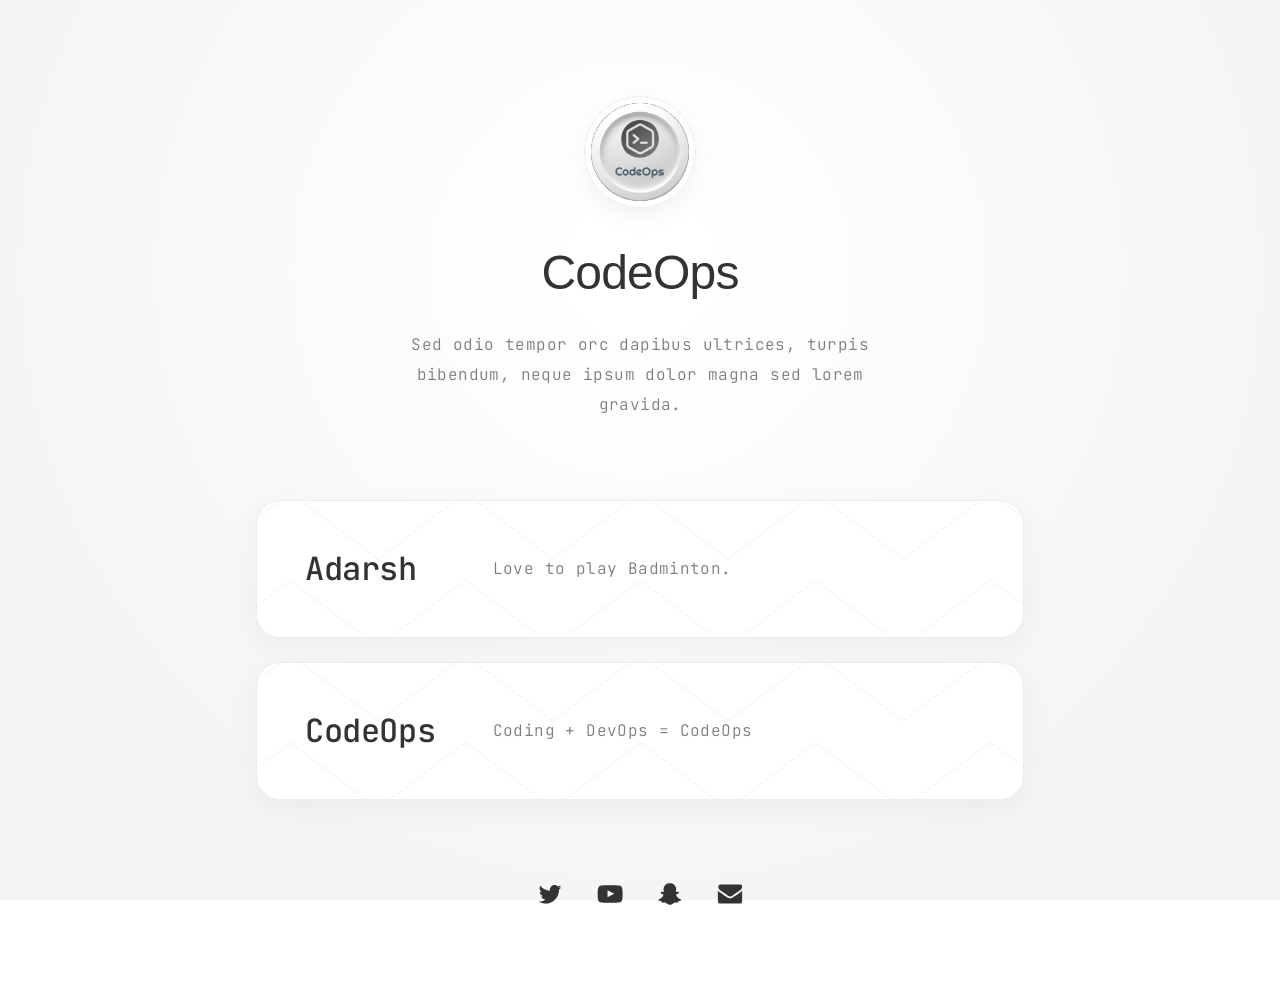
==== commit e561c0b4: "Added CodeOps" ====
--- a/01-ec2-instances/index.html
+++ b/01-ec2-instances/index.html
@@ -95,6 +95,19 @@
 
           <!-- TODO: Add your name with funfact -->
 
+          <div id="container04" class="style1 container columns">
+            <div class="wrapper">
+              <div class="inner" data-onvisible-trigger="1">
+                <div>
+                  <h2 id="text17" class="style4">CodeOps</h2>
+                </div>
+                <div>
+                  <p id="text18" class="style1">Coding + DevOps = CodeOps</p>
+                </div>
+              </div>
+            </div>
+          </div>
+
           <ul id="icons02" class="style2 icons">
             <li>
               <a class="n01" href="https://domain.ext/path" aria-label="Twitter"
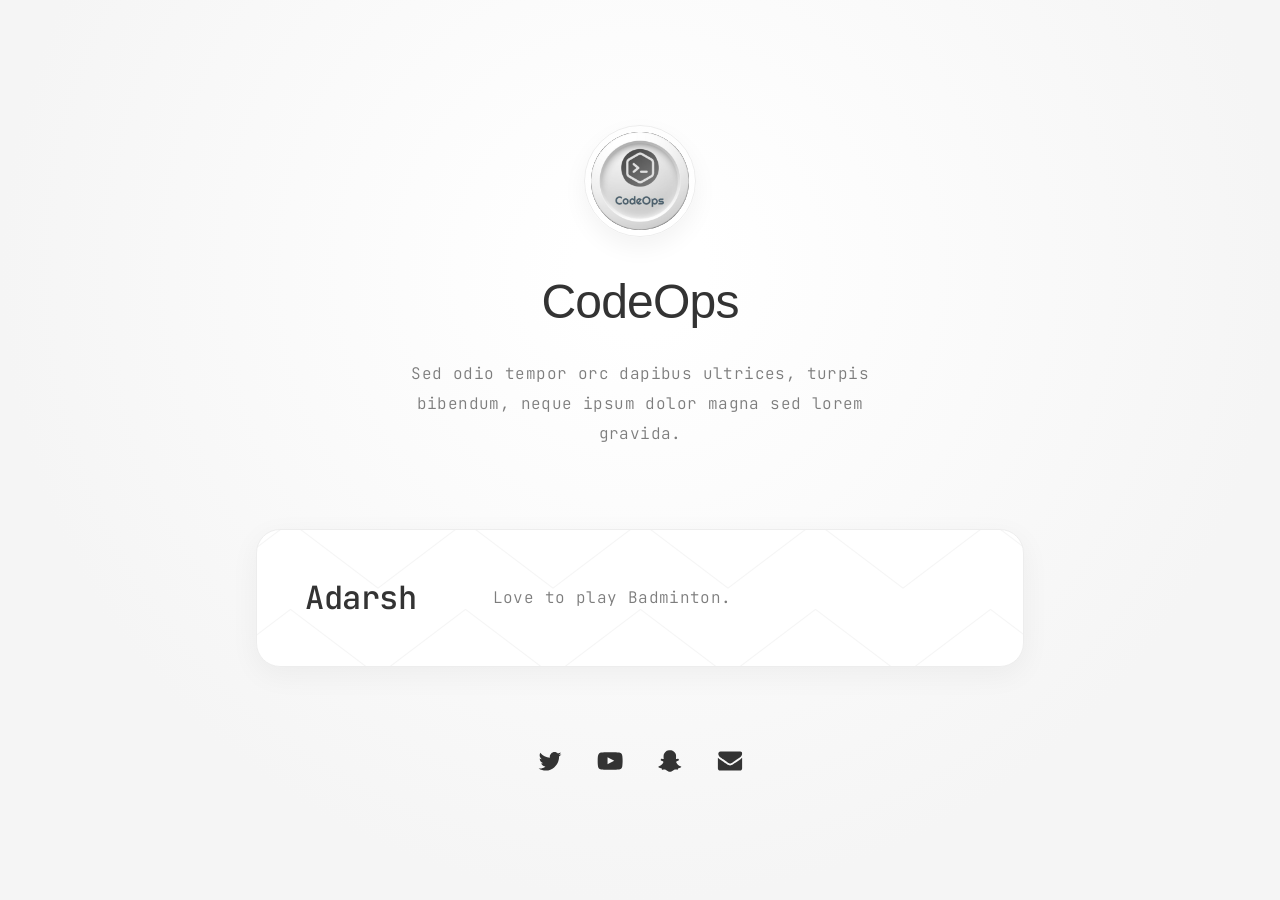
==== commit 7f0e9f08: "Some changes" ====
--- a/01-ec2-instances/index.html
+++ b/01-ec2-instances/index.html
@@ -95,19 +95,6 @@
 
           <!-- TODO: Add your name with funfact -->
 
-          <div id="container04" class="style1 container columns">
-            <div class="wrapper">
-              <div class="inner" data-onvisible-trigger="1">
-                <div>
-                  <h2 id="text17" class="style4">CodeOps</h2>
-                </div>
-                <div>
-                  <p id="text18" class="style1">Coding + DevOps = CodeOps</p>
-                </div>
-              </div>
-            </div>
-          </div>
-
           <ul id="icons02" class="style2 icons">
             <li>
               <a class="n01" href="https://domain.ext/path" aria-label="Twitter"
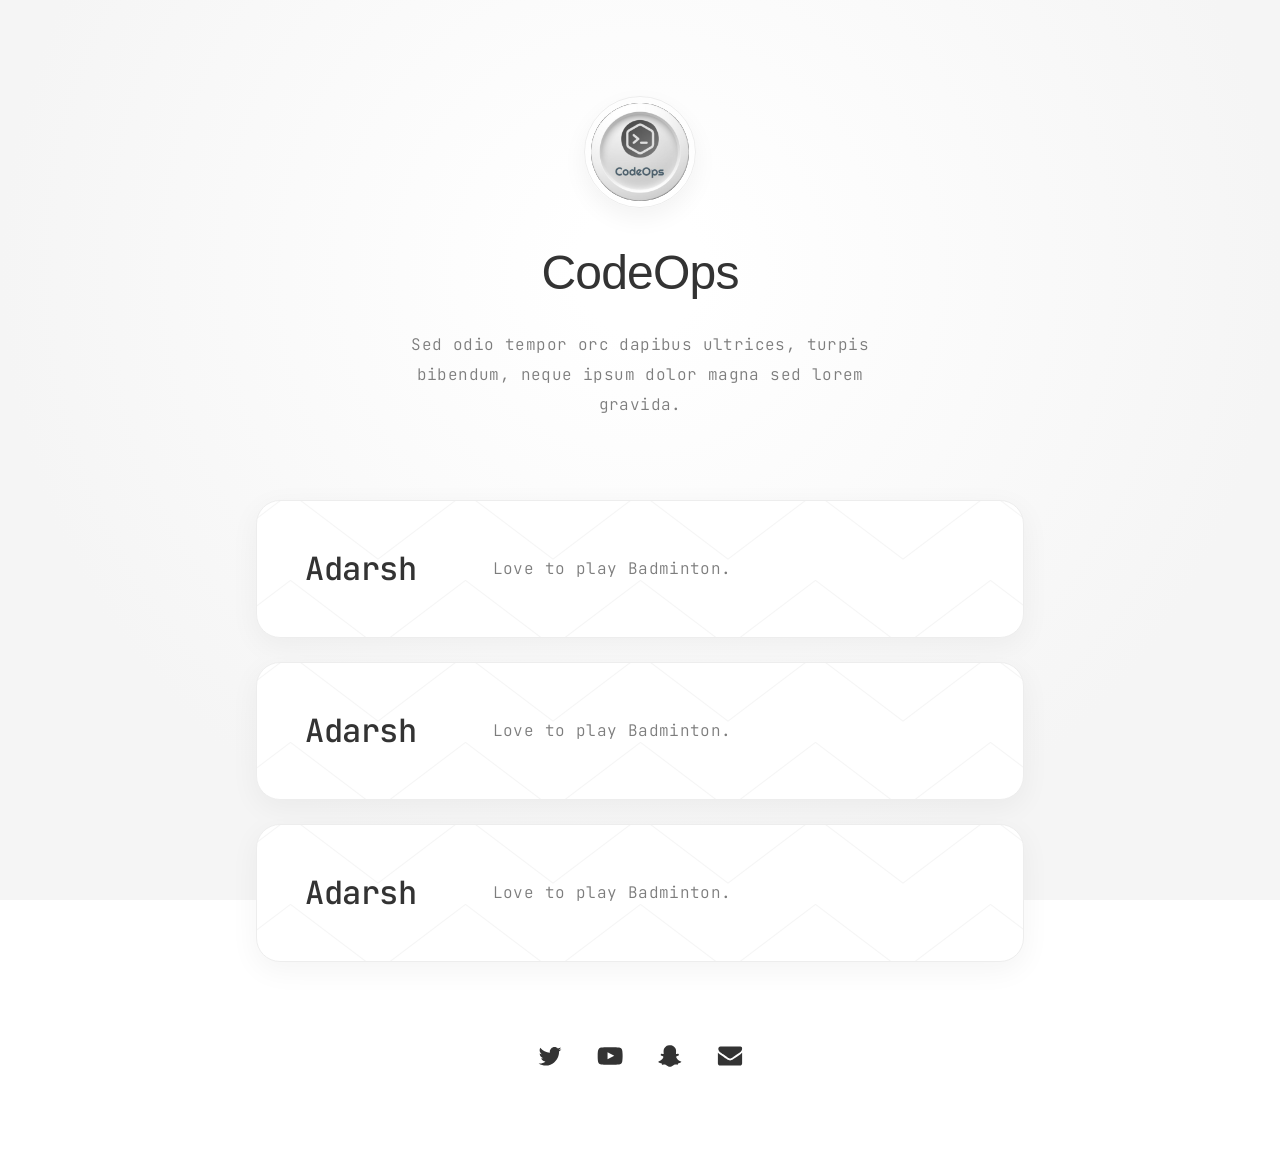
==== commit dd9c2773: "Added README file for launch-and-connect-with-instance" ====
--- a/01-ec2-instances/index.html
+++ b/01-ec2-instances/index.html
@@ -95,6 +95,32 @@
 
           <!-- TODO: Add your name with funfact -->
 
+          <div id="container04" class="style1 container columns">
+            <div class="wrapper">
+              <div class="inner" data-onvisible-trigger="1">
+                <div>
+                  <h2 id="text17" class="style4">Adarsh</h2>
+                </div>
+                <div>
+                  <p id="text18" class="style1">Love to play Badminton.</p>
+                </div>
+              </div>
+            </div>
+          </div>
+
+          <div id="container04" class="style1 container columns">
+            <div class="wrapper">
+              <div class="inner" data-onvisible-trigger="1">
+                <div>
+                  <h2 id="text17" class="style4">Adarsh</h2>
+                </div>
+                <div>
+                  <p id="text18" class="style1">Love to play Badminton.</p>
+                </div>
+              </div>
+            </div>
+          </div>
+
           <ul id="icons02" class="style2 icons">
             <li>
               <a class="n01" href="https://domain.ext/path" aria-label="Twitter"
